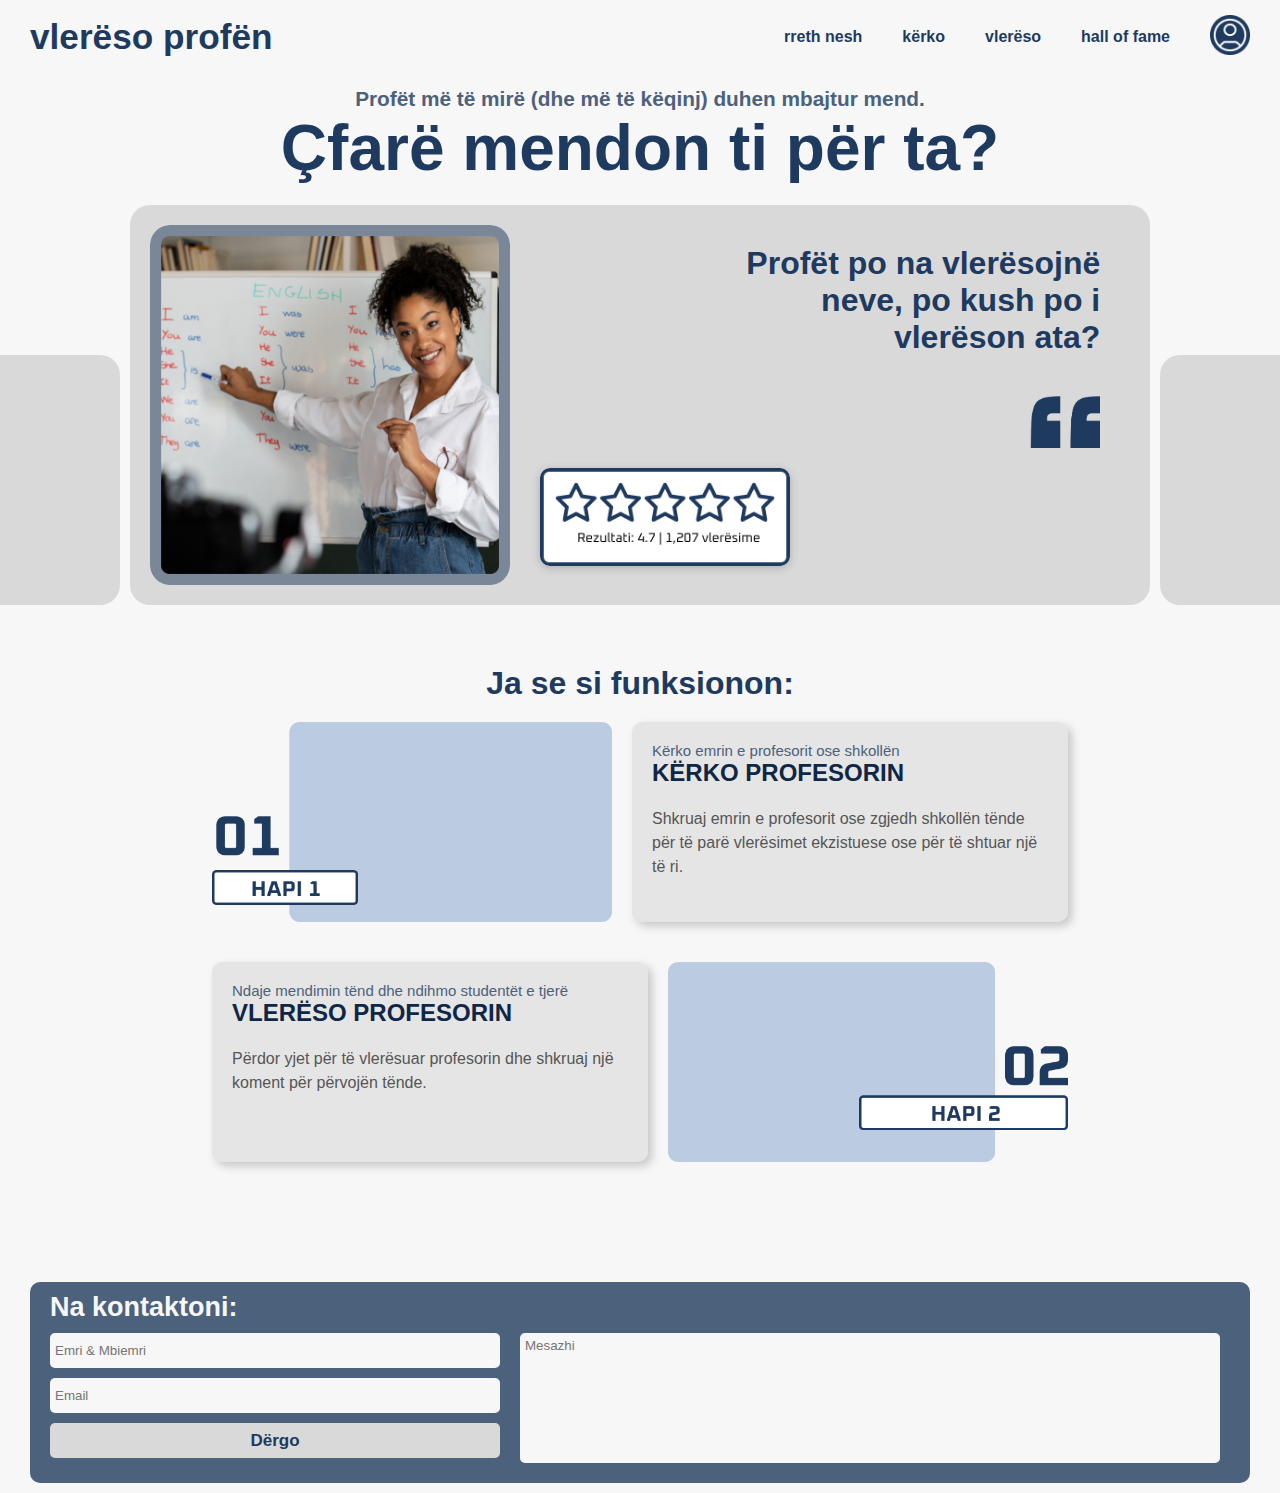
==== index.html @ 965b16ba "uploads" ====
<!DOCTYPE html>
<html lang="en">
<head>
    <meta charset="UTF-8">
    <meta name="viewport" content="width=device-width, initial-scale=1.0">
    <title>vlerëso profën</title>
    <link rel="stylesheet" href="css/style.css">
</head>
<body>
    <!-- Header -->
    <header class="header">
        <div class="title"><a href="index.html">vlerëso profën</a></div>
        <nav>
            <ul>
                <li><a href="rrethNesh.html">rreth nesh</a></li>
                <li><a href="kerko.html">kërko</a></li>
                <li><a href="#">vlerëso</a></li>
                <li><a href="#">hall of fame</a></li>
                <li><a href="#" class="right"><img src="img/profile.png" alt=""></a></li>
            </ul>
        </nav>
    </header>

    <!-- Container -->
    <div class="container">
        <div class="text">
            <h4>Profët më të mirë (dhe më të këqinj) duhen mbajtur mend.</h4>
            <h1>Çfarë mendon ti për ta?</h1>
        </div>

        <div class="boxes">
            <div class="sidebox1"></div>
            <div class="center-box">
                <div class="teacherimg">
                    <img class="teacher" src="img/teacher.png" alt="">
                </div>
                <div class="content-section">
                    <h3>Profët po na vlerësojnë <br> neve, po kush po i <br> vlerëson ata?</h3>
                    <img class="quote-img" src="img/quotation.png" alt="">
                    <img class="ratings-img" src="img/vleresimet.png" alt="">
                </div>
            </div>
            <div class="sidebox2"></div>
        </div>
    </div>

    <!-- Funksionaliteti -->
    <div class="how-it-works">
        <h2>Ja se si funksionon:</h2>
        <div class="step">
            <img src="img/hapi1.png" alt="Hapi 1" class="step-number">
            <div class="step-content">
                <h4>Kërko emrin e profesorit ose shkollën</h4>
                <h3>kërko profesorin</h3>
                <p>Shkruaj emrin e profesorit ose zgjedh shkollën tënde për të parë vlerësimet ekzistuese ose për të shtuar një të ri.</p>
            </div>
        </div>
        
        <div class="step">
            <img src="img/hapi2.png" alt="Hapi Final" class="step-number">
            <div class="step-content">
                <h4>Ndaje mendimin tënd dhe ndihmo studentët e tjerë</h4>
                <h3>vlerëso profesorin</h3>
                <p>Përdor yjet për të vlerësuar profesorin dhe shkruaj një koment për përvojën tënde.</p>
            </div>
        </div>
    </div>

    <!-- Footer -->
    <footer>
        <div class="footer-container">
            <h2 class="contact-us">Na kontaktoni:</h2>
            <div class="form-container">
                <div class="left-side">
                    <input type="text" placeholder="Emri & Mbiemri">
                    <input type="text" placeholder="Email">
                    <button>Dërgo</button>
                </div>
                <textarea placeholder="Mesazhi"></textarea>
            </div>
        </div>
    </footer>  
</body>
</html>
---- css/style.css ----
:root {
    --primary-color: #1E3A5F;
    --secondary-color: #4C617C;
    --tertiary-color: #D9D9D9;
    --other-color: #798799;
    --button-color: #F7F7F7;
}

* {
    font-family: "Inter", sans-serif;
    padding: 0;
    margin: 0;
    box-sizing: border-box;
}

body {
    margin-top: 7px;
    background-color: #F7F7F7;
    padding: 0;
}

/* Header */
.header {
    margin-left: 30px;
    margin-right: 30px;
    display: flex;
    justify-content: space-between;
    align-items: center;
    height: 60px;
}

.text h4{
    margin-top: 20px;
}

.title a {
    font-size: 2.2rem;
    font-weight: 700 !important;
    color: var(--primary-color);
    text-decoration: none;
}

.header ul {
    list-style: none;
    display: flex;
    gap: 40px;
    align-items: center;
}

.header a {
    color: var(--primary-color);
    text-decoration: none;
    font-weight: 635;
}

.header img {
    width: 40px;
    height: 40px;
}

/* Container */
.container {
    margin: 0;
    padding: 0;
    width: 100%;
}

.text {
    text-align: center;
    margin-bottom: 20px;
}

.text h4 {
    color: var(--secondary-color);
    font-size: 1.3rem;
    margin-bottom: 0;
}

.text h1 {
    color: var(--primary-color);
    font-size: 4rem;
    margin-top: 0;
    margin-bottom: 0;
}

.boxes {
    display: flex;
    justify-content: center;
    align-items: flex-end;
    width: 100%;
    margin-top: 20px;
    gap: 10px;
}

.center-box {
    height: 400px;
    width: 85%;
    background-color: var(--tertiary-color);
    border-radius: 20px;
    position: relative;
    display: flex;
    padding: 20px;
    text-align: left;
    gap: 20px;
}

.sidebox1, .sidebox2 {
    width: 10%;
    height: 250px;
    background-color: var(--tertiary-color);
}

.sidebox1 {
    border-top-right-radius: 20px;
    border-bottom-right-radius: 20px;
}

.sidebox2 {
    border-top-left-radius: 20px;
    border-bottom-left-radius: 20px;
}

.teacher-container {
    display: flex;
    flex-direction: column;
    justify-content: space-between;
    height: 100%;
}

.teacherimg {
    border-radius: 20px;
    overflow: hidden;
    margin: 0 auto;
    position: relative;
}

.teacher {
    width: 100%;
    height: 100%;
    object-fit: cover;
}

.content-right {
    flex: 1;
    display: flex;
    flex-direction: column;
    justify-content: center;
}

.center-box h3 {
    font-size: 1.5rem;
    margin-bottom: 20px;
    font-weight: bold;
    color: var(--primary-color);
}

.quote-img {
    position: relative;
    display: flex;
    align-self: flex-end;
    width: 70px;
    background-color: transparent;
}

.ratings-overlay {
    position: absolute;
    bottom: 0;
    left: 0;
    right: 0;
    width: 100%;
    padding: 10px;
    border-bottom-left-radius: 20px;
    border-bottom-right-radius: 20px;
    display: flex;
    justify-content: center;
}

.ratings-img {
    width: 250px;
    height: auto;
    margin-left: 10px;
    filter: drop-shadow(0 2px 4px rgba(0,0,0,0.2));
    border-radius: 10px;
    align-self: flex-start;
}

.content-section {
    flex: 1;
    display: flex;
    flex-direction: column;
    gap: 20px;
    margin-right: 30px;
    background-color: var(--tertiary-color);
}


.content-section h3 {
    padding: 0;
    align-self: flex-end;
    background-color: var(--tertiary-color);
    text-align: end;
    margin-top: 20px;
    font-size: 2rem;
}

/* Funksionaliteti */

.how-it-works {
    max-width: 70%;
    margin-top: 60px;
    margin-left: auto;
    margin-right: auto;;
}
 
.how-it-works h2 {
    font-size: 2rem;
    color: #1E3A5F;
    text-align: center;
}
  
.step {
    display: flex;
    align-items: center;
    justify-content: space-between;
    padding: 20px;;
    gap: 20px;
}


.step-number {
    width: 100%;
    height: auto;
    font-size: 48px;
}

.step-content {
    background-color: #E5E5E5;
    padding: 20px;
    height: 200px;
    border-radius: 10px;
    flex: 1;
    box-shadow: 4px 4px 10px rgba(0.2, 0, 0.2, 0.2);
}

.step-content h3 {
    font-size: 24px;
    font-weight: bold;
    margin-bottom: 20px;
    color: #0F2745;
    text-transform: uppercase;
}

.step-content h4 {
    font-size: 15px;
    color: var(--secondary-color);
    font-weight: 500;
}

.step-content p {
    font-size: 16px;
    color: #555;
    line-height: 1.5;
}

.step:nth-child(odd) {
    flex-direction: row-reverse;
}

.step img {
    width: 400px;
    height: 200px;
    border-radius: 5px;
}

/* Footer */
footer{
    margin-left: 30px;
    margin-right: 30px;
    margin-bottom:10px;
}

.footer-container {
    margin-top: 100px;
    background-color: var(--secondary-color);
    padding-left: 20px;
    padding-right: 20px;
    padding-top: 10px;
    border-radius: 10px;
    padding-bottom: 20px;
    width: 100%;
}

.contact-us {
    font-size: 27px;
    font-weight: 700;
    color: var(--button-color);
    margin-bottom: 10px;
}

.form-container {
    display: flex;
    flex-direction: row;
    gap: 20px;
    align-items: flex-start;
}

.left-side {
    display: flex;
    flex-direction: column;
    gap: 10px;
}

input, button {
    width: 450px;
    height: 35px;
    background-color: var(--button-color);
    border-radius: 5px;
    border: none;
    padding: 5px;
    color: white;
}

textarea {
    width: 700px;
    height: 130px;
    background-color: var(--button-color);
    border-radius: 5px;
    border: none;
    padding: 5px;
    color: var(--text-color);
    resize: none;
}

button {
    background-color: var(--tertiary-color);
    cursor: pointer;
    color: var(--primary-color);
    font-weight: 700;
    font-size: 17px;
}

button:hover {
    background-color: var(--primary-color);
    color: var(--button-color);
    border: 1px solid var(--primary-color);
}
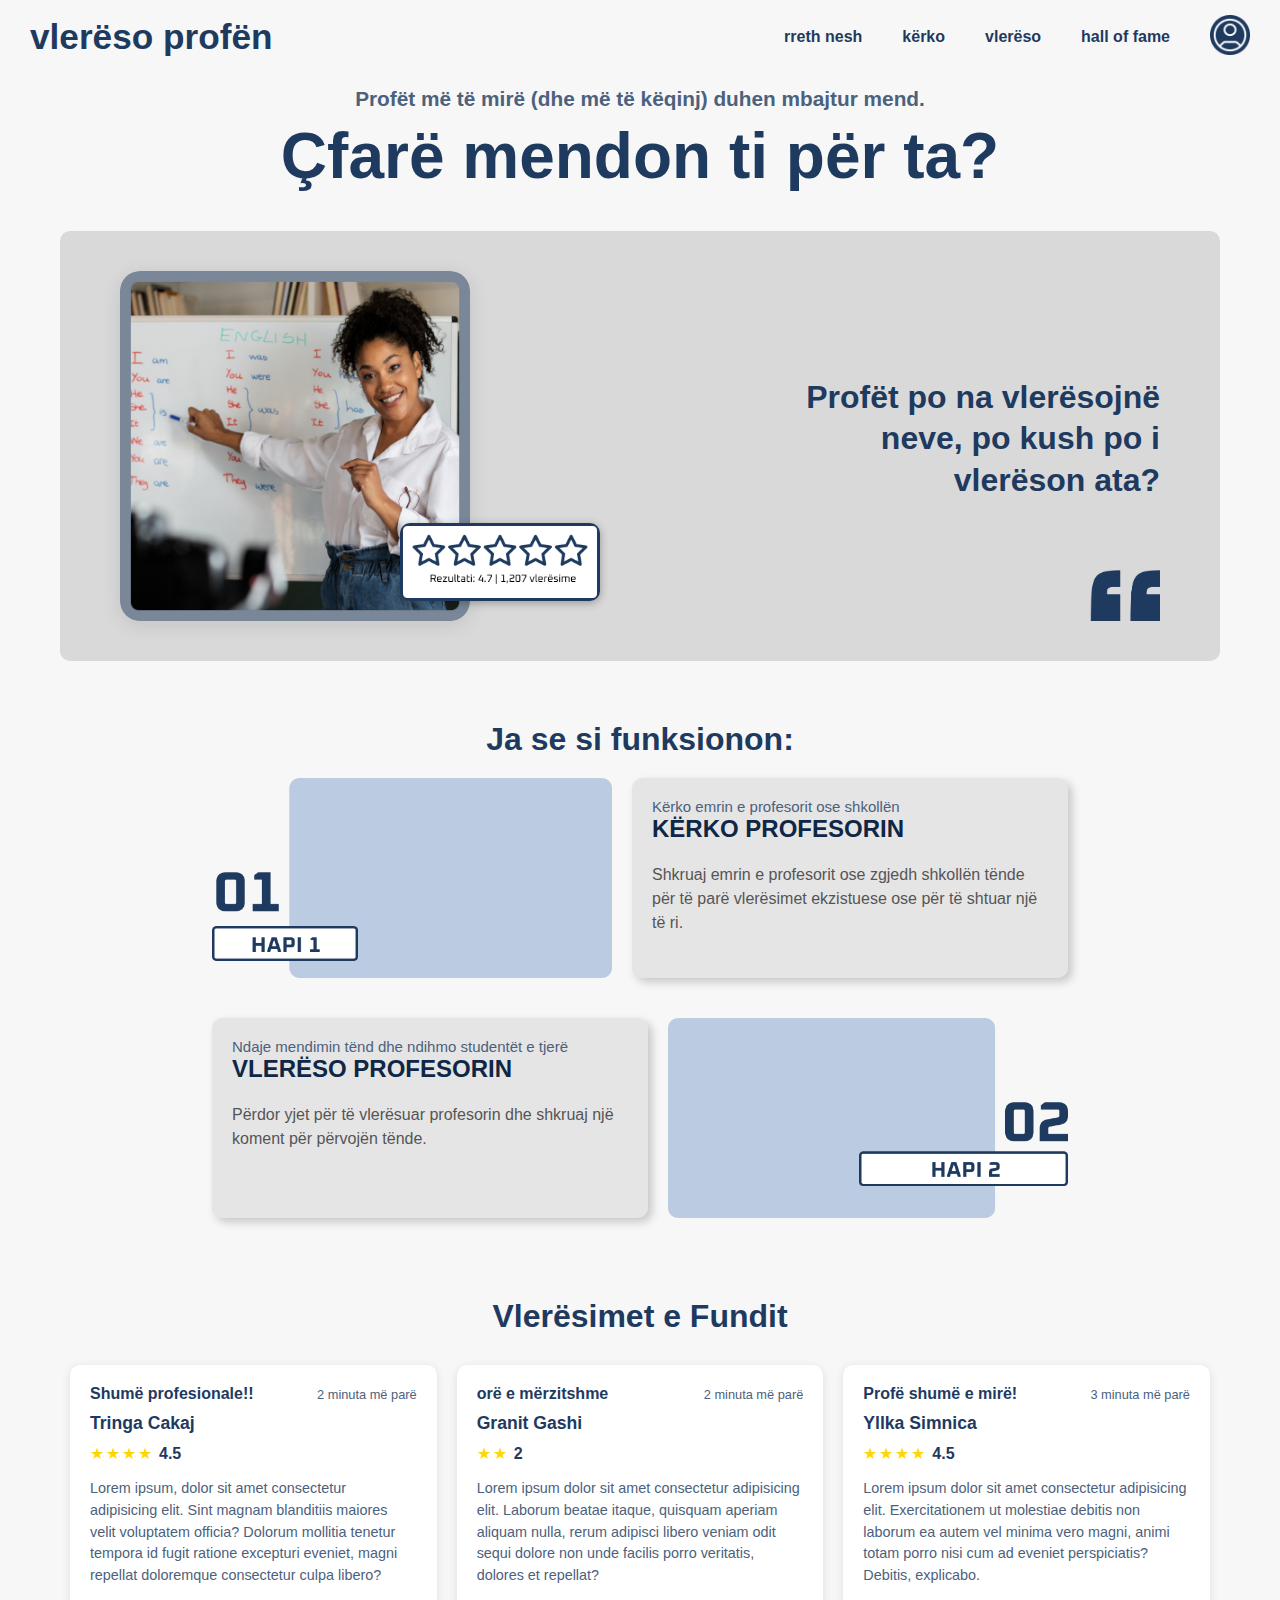
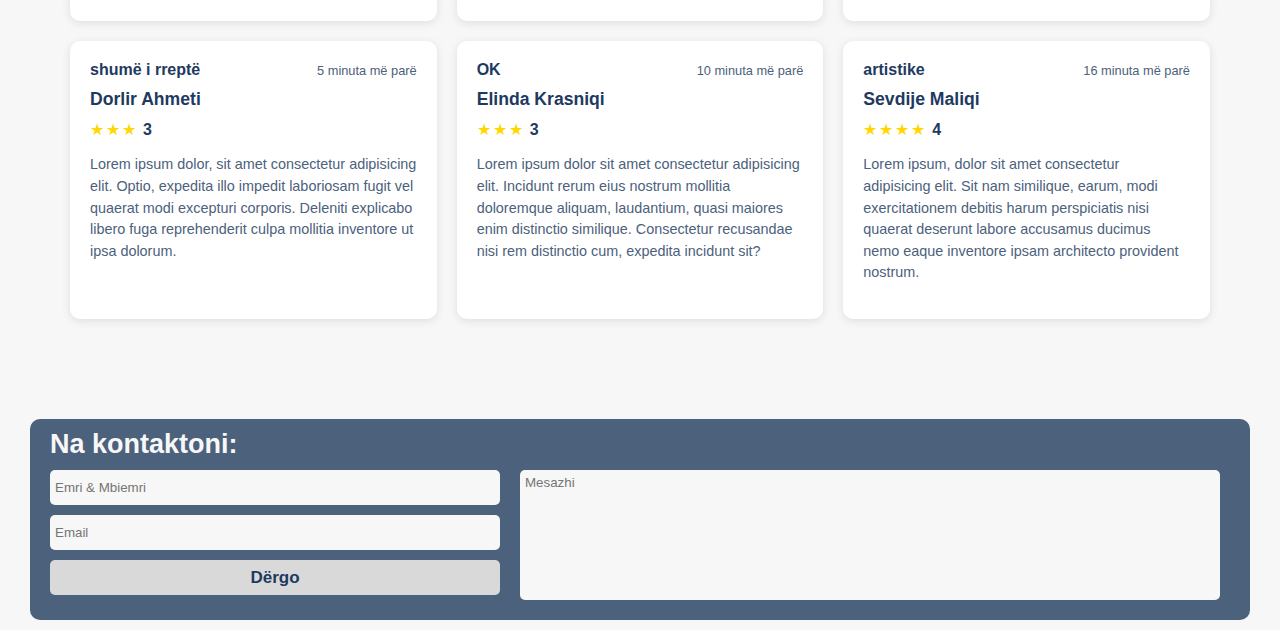
==== commit 47ee1fe2: "uploads" ====
--- a/index.html
+++ b/index.html
@@ -14,33 +14,32 @@
             <ul>
                 <li><a href="rrethNesh.html">rreth nesh</a></li>
                 <li><a href="kerko.html">kërko</a></li>
-                <li><a href="#">vlerëso</a></li>
-                <li><a href="#">hall of fame</a></li>
-                <li><a href="#" class="right"><img src="img/profile.png" alt=""></a></li>
+                <li><a href="vlereso.html">vlerëso</a></li>
+                <li><a href="halloffame.html">hall of fame</a></li>
+                <li><a href="signin.html" class="right"><img src="img/profile.png" alt=""></a></li>
             </ul>
         </nav>
     </header>
 
     <!-- Container -->
+    <!-- Replace your current container div with this -->
     <div class="container">
         <div class="text">
             <h4>Profët më të mirë (dhe më të këqinj) duhen mbajtur mend.</h4>
             <h1>Çfarë mendon ti për ta?</h1>
         </div>
 
-        <div class="boxes">
-            <div class="sidebox1"></div>
-            <div class="center-box">
-                <div class="teacherimg">
+        <div class="main-content">
+            <div class="teacher-container">
+                <div class="teacher-wrapper">
                     <img class="teacher" src="img/teacher.png" alt="">
-                </div>
-                <div class="content-section">
-                    <h3>Profët po na vlerësojnë <br> neve, po kush po i <br> vlerëson ata?</h3>
-                    <img class="quote-img" src="img/quotation.png" alt="">
                     <img class="ratings-img" src="img/vleresimet.png" alt="">
                 </div>
             </div>
-            <div class="sidebox2"></div>
+            <div class="quote-container">
+                <h3>Profët po na vlerësojnë <br> neve, po kush po i <br> vlerëson ata?</h3>
+                <img class="quote-img" src="img/quotation.png" alt="">
+            </div>
         </div>
     </div>
 
@@ -66,6 +65,117 @@
         </div>
     </div>
 
+    <!-- Vlerësimet -->
+    <!-- Add this right after the how-it-works section, before the footer -->
+    <section class="recent-reviews">
+        <h2>Vlerësimet e Fundit</h2>
+        
+        <div class="review-grid">
+            <!-- Review 1 -->
+            <div class="review-card">
+                <div class="review-header">
+                    <h3>Shumë profesionale!!</h3>
+                    <span class="review-time">2 minuta më parë</span>
+                </div>
+                <div class="review-place">Tringa Cakaj</div>
+                <div class="review-rating">
+                    <span class="star">★</span>
+                    <span class="star">★</span>
+                    <span class="star">★</span>
+                    <span class="star">★</span>
+                    <span class="rating-value">4.5</span>
+                </div>
+                <p class="review-text">Lorem ipsum, dolor sit amet consectetur adipisicing elit. Sint magnam blanditiis maiores velit voluptatem officia? Dolorum mollitia tenetur tempora id fugit ratione excepturi eveniet, magni repellat doloremque consectetur culpa libero?</p>
+                
+            </div>
+
+            <!-- Review 2 -->
+            <div class="review-card">
+                <div class="review-header">
+                    <h3>orë e mërzitshme</h3>
+                    <span class="review-time">2 minuta më parë</span>
+                </div>
+                <div class="review-place">Granit Gashi</div>
+                <div class="review-rating">
+                    <span class="star">★</span>
+                    <span class="star">★</span>
+                    <span class="rating-value">2</span>
+                </div>
+                <p class="review-text">Lorem ipsum dolor sit amet consectetur adipisicing elit. Laborum beatae itaque, quisquam aperiam aliquam nulla, rerum adipisci libero veniam odit sequi dolore non unde facilis porro veritatis, dolores et repellat?</p>
+                
+            </div>
+
+            <!-- Review 3 -->
+            <div class="review-card">
+                <div class="review-header">
+                    <h3>Profë shumë e mirë!</h3>
+                    <span class="review-time">3 minuta më parë</span>
+                </div>
+                <div class="review-place">Yllka Simnica</div>
+                <div class="review-rating">
+                    <span class="star">★</span>
+                    <span class="star">★</span>
+                    <span class="star">★</span>
+                    <span class="star">★</span>
+                    <span class="rating-value">4.5</span>
+                </div>
+                <p class="review-text">Lorem ipsum dolor sit amet consectetur adipisicing elit. Exercitationem ut molestiae debitis non laborum ea autem vel minima vero magni, animi totam porro nisi cum ad eveniet perspiciatis? Debitis, explicabo.</p>
+                
+            </div>
+
+            <!-- Review 4 -->
+            <div class="review-card">
+                <div class="review-header">
+                    <h3>shumë i rreptë</h3>
+                    <span class="review-time">5 minuta më parë</span>
+                </div>
+                <div class="review-place">Dorlir Ahmeti</div>
+                <div class="review-rating">
+                    <span class="star">★</span>
+                    <span class="star">★</span>
+                    <span class="star">★</span>
+                    <span class="rating-value">3</span>
+                </div>
+                <p class="review-text">Lorem ipsum dolor, sit amet consectetur adipisicing elit. Optio, expedita illo impedit laboriosam fugit vel quaerat modi excepturi corporis. Deleniti explicabo libero fuga reprehenderit culpa mollitia inventore ut ipsa dolorum.</p>
+                
+            </div>
+
+            <!-- Review 5 -->
+            <div class="review-card">
+                <div class="review-header">
+                    <h3>OK</h3>
+                    <span class="review-time">10 minuta më parë</span>
+                </div>
+                <div class="review-place">Elinda Krasniqi</div>
+                <div class="review-rating">
+                    <span class="star">★</span>
+                    <span class="star">★</span>
+                    <span class="star">★</span>
+                    <span class="rating-value">3</span>
+                </div>
+                <p class="review-text">Lorem ipsum dolor sit amet consectetur adipisicing elit. Incidunt rerum eius nostrum mollitia doloremque aliquam, laudantium, quasi maiores enim distinctio similique. Consectetur recusandae nisi rem distinctio cum, expedita incidunt sit?</p>
+                
+            </div>
+
+            <!-- Review 6 -->
+            <div class="review-card">
+                <div class="review-header">
+                    <h3>artistike</h3>
+                    <span class="review-time">16 minuta më parë</span>
+                </div>
+                <div class="review-place">Sevdije Maliqi</div>
+                <div class="review-rating">
+                    <span class="star">★</span>
+                    <span class="star">★</span>
+                    <span class="star">★</span>
+                    <span class="star">★</span>
+                    <span class="rating-value">4</span>
+                </div>
+                <p class="review-text">Lorem ipsum, dolor sit amet consectetur adipisicing elit. Sit nam similique, earum, modi exercitationem debitis harum perspiciatis nisi quaerat deserunt labore accusamus ducimus nemo eaque inventore ipsam architecto provident nostrum.</p>
+            </div>
+        </div>
+    </section>
+
     <!-- Footer -->
     <footer>
         <div class="footer-container">
--- a/css/style.css
+++ b/css/style.css
@@ -29,7 +29,7 @@
     height: 60px;
 }
 
-.text h4{
+.text h4 {
     margin-top: 20px;
 }
 
@@ -59,173 +59,119 @@
 }
 
 /* Container */
+/* Replace your current container and related styles with these */
+
 .container {
-    margin: 0;
-    padding: 0;
+    margin: 0 auto;
+    padding: 0 20px;
+    max-width: 1200px;
     width: 100%;
 }
 
 .text {
     text-align: center;
-    margin-bottom: 20px;
+    margin-bottom: 40px;
 }
 
 .text h4 {
     color: var(--secondary-color);
     font-size: 1.3rem;
-    margin-bottom: 0;
+    margin-bottom: 10px;
 }
 
 .text h1 {
     color: var(--primary-color);
     font-size: 4rem;
-    margin-top: 0;
-    margin-bottom: 0;
-}
-
-.boxes {
-    display: flex;
+    margin: 0;
+    line-height: 1.1;
+}
+
+.main-content {
+    background-color: #D9D9D9;
+    padding: 40px 10px 40px 10px;
+    border-radius: 10px;
+    display: flex;
+    flex-direction: row;
+    align-items: flex-end;
+    gap: 40px;
     justify-content: center;
-    align-items: flex-end;
+    margin-top: 40px;
+}
+
+.teacher-container {
+    flex: 1;
+    max-width: 500px;
+    position: relative;
+}
+
+.teacher-wrapper {
+    position: relative;
     width: 100%;
-    margin-top: 20px;
-    gap: 10px;
-}
-
-.center-box {
-    height: 400px;
-    width: 85%;
-    background-color: var(--tertiary-color);
+}
+
+.teacher {
+    width: 70%;
+    height: auto;
     border-radius: 20px;
+    box-shadow: 0 4px 20px rgba(0, 0, 0, 0.1);
+    display: block;
+}
+
+.ratings-img {
+    position: absolute;
+    bottom: 20px;
+    right: 20px;
+    width: 200px;
+    height: auto;
+    filter: drop-shadow(0 2px 4px rgba(0, 0, 0, 0.3));
+    border-radius: 10px;
+}
+
+.quote-container {
+    flex: 1;
+    max-width: 500px;
     position: relative;
-    display: flex;
-    padding: 20px;
-    text-align: left;
-    gap: 20px;
-}
-
-.sidebox1, .sidebox2 {
-    width: 10%;
-    height: 250px;
-    background-color: var(--tertiary-color);
-}
-
-.sidebox1 {
-    border-top-right-radius: 20px;
-    border-bottom-right-radius: 20px;
-}
-
-.sidebox2 {
-    border-top-left-radius: 20px;
-    border-bottom-left-radius: 20px;
-}
-
-.teacher-container {
-    display: flex;
-    flex-direction: column;
-    justify-content: space-between;
-    height: 100%;
-}
-
-.teacherimg {
-    border-radius: 20px;
-    overflow: hidden;
-    margin: 0 auto;
-    position: relative;
-}
-
-.teacher {
-    width: 100%;
-    height: 100%;
-    object-fit: cover;
-}
-
-.content-right {
-    flex: 1;
-    display: flex;
-    flex-direction: column;
-    justify-content: center;
-}
-
-.center-box h3 {
-    font-size: 1.5rem;
+    padding-bottom: 100px;
+}
+
+.quote-container h3 {
+    font-size: 2rem;
+    color: var(--primary-color);
+    font-weight: bold;
+    line-height: 1.3;
+    text-align: right;
     margin-bottom: 20px;
-    font-weight: bold;
-    color: var(--primary-color);
 }
 
 .quote-img {
-    position: relative;
-    display: flex;
-    align-self: flex-end;
-    width: 70px;
-    background-color: transparent;
-}
-
-.ratings-overlay {
     position: absolute;
     bottom: 0;
-    left: 0;
     right: 0;
-    width: 100%;
-    padding: 10px;
-    border-bottom-left-radius: 20px;
-    border-bottom-right-radius: 20px;
-    display: flex;
-    justify-content: center;
-}
-
-.ratings-img {
-    width: 250px;
+    width: 70px;
     height: auto;
-    margin-left: 10px;
-    filter: drop-shadow(0 2px 4px rgba(0,0,0,0.2));
-    border-radius: 10px;
-    align-self: flex-start;
-}
-
-.content-section {
-    flex: 1;
-    display: flex;
-    flex-direction: column;
-    gap: 20px;
-    margin-right: 30px;
-    background-color: var(--tertiary-color);
-}
-
-
-.content-section h3 {
-    padding: 0;
-    align-self: flex-end;
-    background-color: var(--tertiary-color);
-    text-align: end;
-    margin-top: 20px;
-    font-size: 2rem;
 }
 
 /* Funksionaliteti */
-
 .how-it-works {
     max-width: 70%;
     margin-top: 60px;
     margin-left: auto;
-    margin-right: auto;;
-}
- 
+    margin-right: auto;
+}
+
 .how-it-works h2 {
     font-size: 2rem;
     color: #1E3A5F;
     text-align: center;
 }
-  
+
 .step {
     display: flex;
     align-items: center;
     justify-content: space-between;
-    padding: 20px;;
+    padding: 20px;
     gap: 20px;
 }
-
 
 .step-number {
     width: 100%;
@@ -272,8 +218,84 @@
     border-radius: 5px;
 }
 
+/* Vlerësimet */
+.recent-reviews {
+    max-width: 1200px;
+    margin: 60px auto;
+    padding: 0 30px;
+}
+
+.recent-reviews h2 {
+    font-size: 2rem;
+    color: var(--primary-color);
+    text-align: center;
+    margin-bottom: 30px;
+}
+
+.review-grid {
+    display: grid;
+    grid-template-columns: repeat(auto-fill, minmax(350px, 1fr));
+    gap: 20px;
+}
+
+.review-card {
+    background-color: white;
+    border-radius: 10px;
+    padding: 20px;
+    box-shadow: 0 2px 10px rgba(0, 0, 0, 0.1);
+}
+
+.review-header {
+    display: flex;
+    justify-content: space-between;
+    align-items: center;
+    margin-bottom: 10px;
+}
+
+.review-header h3 {
+    color: var(--primary-color);
+    font-size: 1rem;
+    font-weight: 600;
+}
+
+.review-time {
+    color: var(--secondary-color);
+    font-size: 0.8rem;
+}
+
+.review-place {
+    color: var(--primary-color);
+    font-weight: bold;
+    margin-bottom: 10px;
+    font-size: 1.1rem;
+}
+
+.review-rating {
+    display: flex;
+    align-items: center;
+    margin-bottom: 15px;
+}
+
+.star {
+    color: #FFD700;
+    margin-right: 2px;
+}
+
+.rating-value {
+    color: var(--primary-color);
+    font-weight: bold;
+    margin-left: 5px;
+}
+
+.review-text {
+    color: var(--secondary-color);
+    line-height: 1.5;
+    margin-bottom: 15px;
+    font-size: 0.9rem;
+}
+
 /* Footer */
-footer{
+footer {
     margin-left: 30px;
     margin-right: 30px;
     margin-bottom:10px;
@@ -343,4 +365,316 @@
     background-color: var(--primary-color);
     color: var(--button-color);
     border: 1px solid var(--primary-color);
+}
+
+/* Responsive Design */
+@media (max-width: 1200px) {
+    .how-it-works {
+        max-width: 80%;
+    }
+    
+    .review-grid {
+        grid-template-columns: repeat(auto-fill, minmax(300px, 1fr));
+    }
+    
+    .step img {
+        width: 350px;
+    }
+}
+
+@media (max-width: 1000px) {
+    .header {
+        margin-left: 20px;
+        margin-right: 20px;
+    }
+    
+    .header ul {
+        gap: 25px;
+    }
+    
+    .right{
+        max-width: 10px;
+    }
+    
+    .text h1 {
+        font-size: 3rem;
+    }
+    
+    .main-content {
+        flex-direction: column;
+        align-items: center;
+        gap: 30px;
+    }
+    
+    .teacher-container,
+    .quote-container {
+        max-width: 100%;
+    }
+    
+    .quote-container {
+        padding-bottom: 40px;
+    }
+    
+    .quote-container h3 {
+        text-align: center;
+        font-size: 1.8rem;
+    }
+    
+    .quote-img {
+        right: 50%;
+        transform: translateX(50%);
+    }
+    
+    .ratings-img {
+        position: absolute;
+        bottom: 40px;
+        right: 150px;
+        width: 200px;
+        height: auto;
+        filter: drop-shadow(0 2px 4px rgba(0, 0, 0, 0.3));
+        border-radius: 10px;
+    }
+
+    .teacher {
+        width: 100%;
+        max-height: 500px;
+    }
+
+    .how-it-works {
+        max-width: 90%;
+    }
+    
+    .step-content {
+        height: auto;
+        padding: 15px;
+    }
+    
+    .step img {
+        width: 300px;
+        height: 180px;
+    }
+    
+    .footer-container {
+        margin-top: 70px;
+    }
+    
+    input, button {
+        width: 350px;
+    }
+    
+    textarea {
+        width: 550px;
+    }
+}
+
+@media (max-width: 768px) {
+    .header {
+        flex-direction: column;
+        height: auto;
+        padding: 15px 0;
+    }
+    
+    .title a {
+        font-size: 2rem;
+        margin-bottom: 15px;
+    }
+    
+    .header ul {
+        flex-wrap: wrap;
+        justify-content: center;
+        gap: 15px;
+    }
+    
+    .text h1 {
+        font-size: 2.5rem;
+    }
+    
+    .text h4 {
+        font-size: 1.1rem;
+    }
+    
+    .quote-container h3 {
+        font-size: 1.6rem;
+    }
+    
+    .ratings-img {
+        position: absolute;
+        bottom: 40px;
+        right: 100px;
+        width: 200px;
+        height: auto;
+        filter: drop-shadow(0 2px 4px rgba(0, 0, 0, 0.3));
+        border-radius: 10px;
+    }
+    
+    .teacher {
+        width: 100%;
+        max-height: 400px;
+    }
+    
+    .center-box {
+        width: 90%;
+        height: 600px;
+        flex-direction: column;
+    }
+    
+    .content-section h3 {
+        text-align: center;
+        align-self: center;
+        font-size: 1.8rem;
+    }
+    
+    .how-it-works h2 {
+        font-size: 1.8rem;
+    }
+    
+    .step {
+        flex-direction: column !important;
+        gap: 15px;
+    }
+    
+    .step img {
+        width: 100%;
+        max-width: 400px;
+    }
+    
+    .step-content h3 {
+        font-size: 20px;
+    }
+    
+    .step-content p {
+        font-size: 15px;
+    }
+    
+    .recent-reviews h2 {
+        font-size: 1.8rem;
+    }
+    
+    .form-container {
+        flex-direction: column;
+    }
+    
+    textarea {
+        width: 100%;
+    }
+    
+    input, button {
+        width: 100%;
+    }
+}
+
+@media (max-width: 576px) {
+    .text h1 {
+        font-size: 2rem;
+    }
+    
+    .quote-container h3 {
+        font-size: 1.4rem;
+    }
+    
+    .ratings-img {
+        position: absolute;
+        bottom: 40px;
+        right: 150px;
+        width: 200px;
+        height: auto;
+        filter: drop-shadow(0 2px 4px rgba(0, 0, 0, 0.3));
+        border-radius: 10px;
+    }
+    
+    .teacher {
+        width: 100%;
+        max-height: 300px;
+    }
+    
+    .quote-img {
+        width: 50px;
+    }
+    
+    .center-box {
+        width: 95%;
+        padding: 15px;
+    }
+    
+    .content-section h3 {
+        font-size: 1.6rem;
+    }
+    
+    .how-it-works {
+        max-width: 95%;
+    }
+    
+    .step-content h3 {
+        font-size: 18px;
+    }
+    
+    .step-content h4 {
+        font-size: 14px;
+    }
+    
+    .review-grid {
+        grid-template-columns: 1fr;
+    }
+    
+    .footer-container {
+        margin-top: 50px;
+        padding: 15px;
+    }
+    
+    .contact-us {
+        font-size: 24px;
+    }
+}
+
+@media (max-width: 400px) {
+    .header ul {
+        gap: 10px;
+    }
+    
+    .header a {
+        font-size: 0.9rem;
+    }
+    
+    .header img {
+        width: 30px;
+        height: 30px;
+    }
+    
+    .text h1 {
+        font-size: 2rem;
+    }
+    
+    .center-box {
+        padding: 10px;
+    }
+    
+    .content-section h3 {
+        font-size: 1.4rem;
+    }
+    
+    .how-it-works h2 {
+        font-size: 1.6rem;
+    }
+    
+    .step-content {
+        padding: 12px;
+    }
+    
+    .recent-reviews {
+        padding: 0 15px;
+    }
+    
+    .review-card {
+        padding: 15px;
+    }
+    
+    .review-header {
+        flex-direction: column;
+        align-items: flex-start;
+        gap: 5px;
+    }
+    
+    .review-time {
+        align-self: flex-end;
+    }
 }